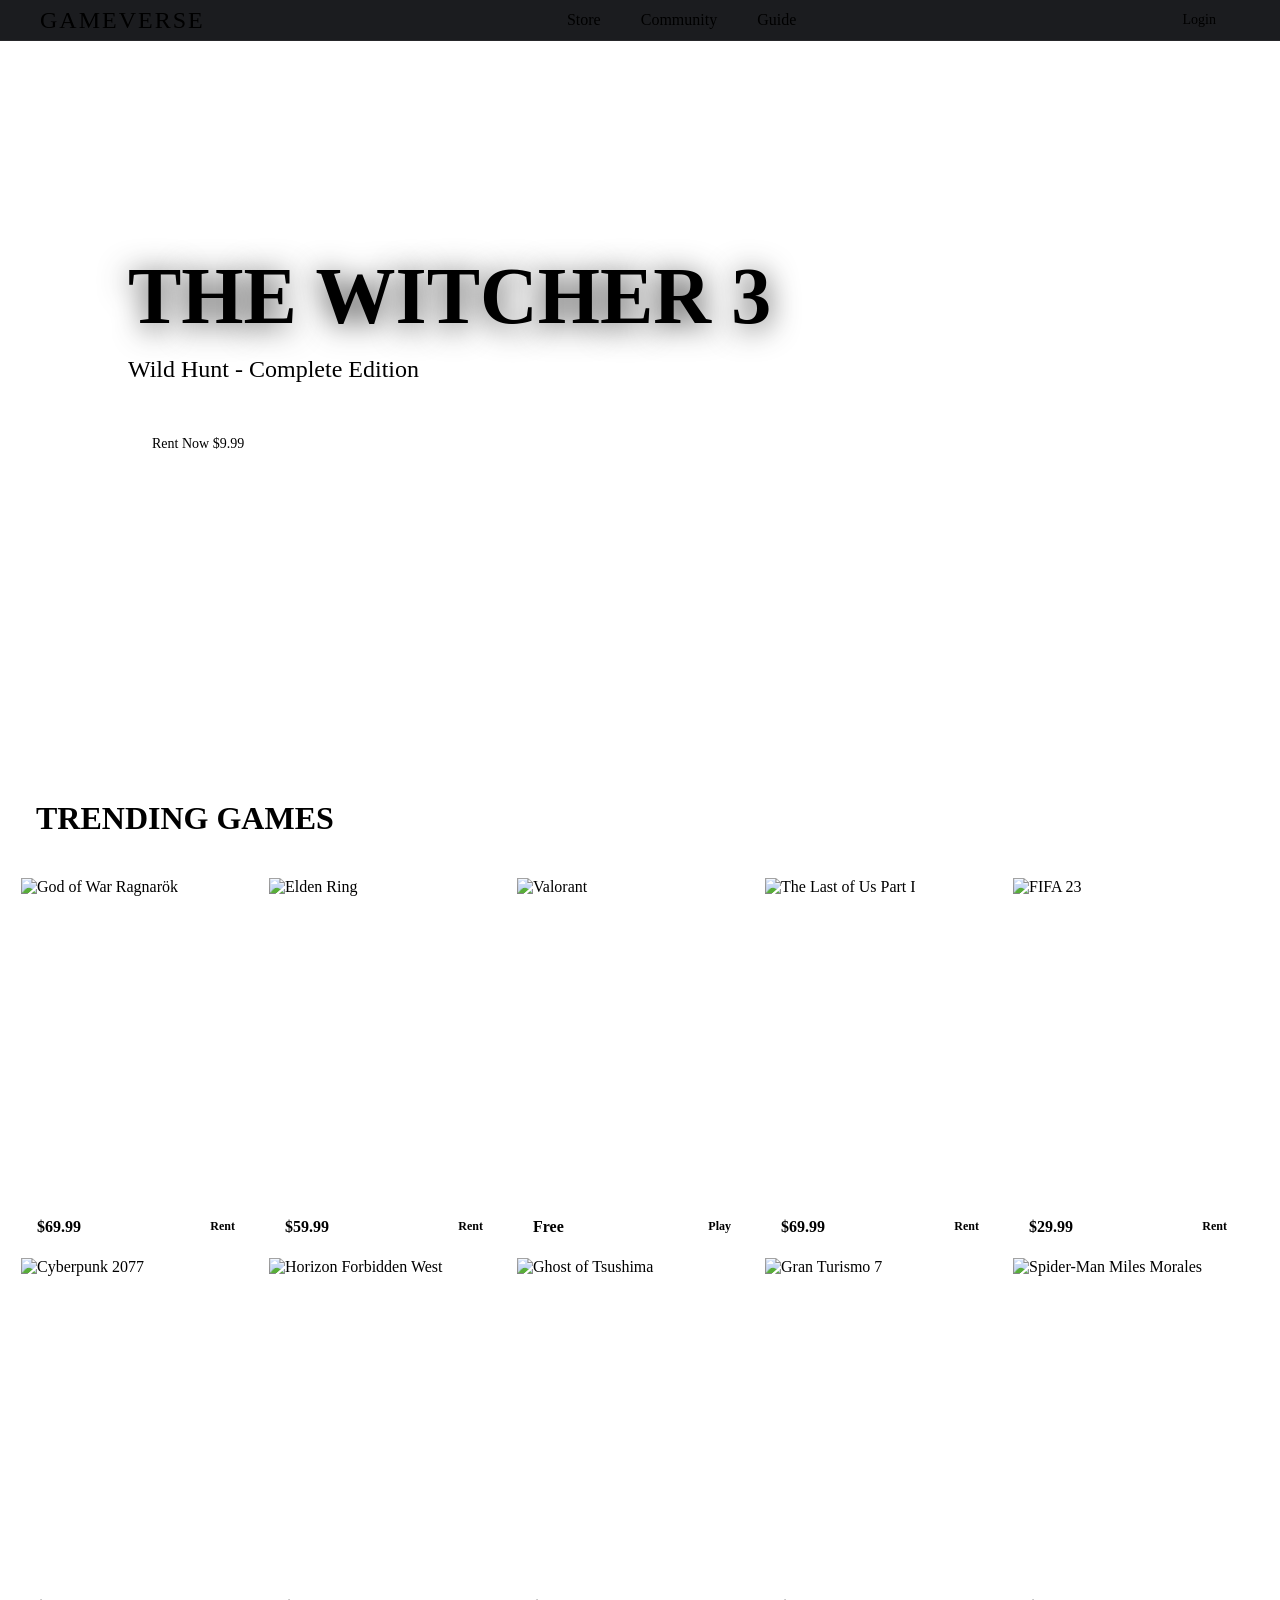
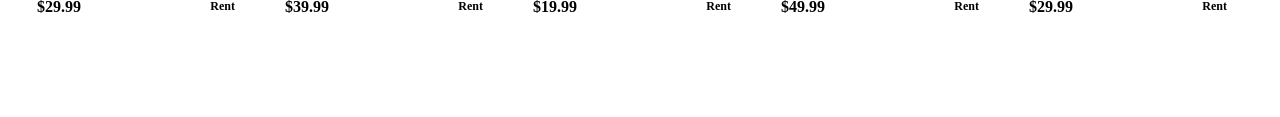
==== index.html @ 572c87e3 "feat: Establish GameVerse design system documentation and implement a new game detail page with corr" ====
<!DOCTYPE html>
<html lang="en">
<head>
    <meta charset="UTF-8">
    <meta name="viewport" content="width=device-width, initial-scale=1.0">
    <title>GameVerse - 3D Immersive Experience</title>
    
    <!-- Fonts -->
    <link rel="preconnect" href="https://fonts.googleapis.com">
    <link rel="preconnect" href="https://fonts.gstatic.com" crossorigin>
    <link href="https://fonts.googleapis.com/css2?family=Chakra+Petch:wght@300;400;500;600;700&family=Russo+One&display=swap" rel="stylesheet">
    
    <!-- Styles -->
    <link rel="stylesheet" href="css/variables.css">
    <link rel="stylesheet" href="css/style.css">
    
    <!-- Three.js (Module) -->
    <script type="importmap">
        {
            "imports": {
                "three": "https://unpkg.com/three@0.160.0/build/three.module.js"
            }
        }
    </script>
</head>
<body>
    
    <!-- Navigation -->
    <nav class="glass-nav">
        <div class="logo">GAMEVERSE</div>
        <ul class="nav-links">
            <li><a href="#" class="active">Store</a></li>
            <li><a href="#">Community</a></li>
            <li><a href="#">Guide</a></li>
        </ul>
        <button class="btn-primary glow">Login</button>
    </nav>

    <!-- Hero Section with WebGL -->
    <header class="hero-section">
        <canvas id="hero-canvas"></canvas>
        <div class="hero-content">
            <h1 class="glitch-text" data-text="THE WITCHER 3">THE WITCHER 3</h1>
            <p class="subtitle">Wild Hunt - Complete Edition</p>
            <div class="hero-actions">
                <button class="btn-primary glow big">Rent Now $9.99</button>
                <button class="btn-secondary">Watch Trailer</button>
            </div>
        </div>
    </header>

    <!-- Game Grid Section -->
    <main class="container">
        <h2 class="section-title">Trending Games</h2>
        <div class="game-grid" id="game-grid">
            <!-- Cards will be injected here via JS or hardcoded for prototype -->
            <!-- Populating strictly as per plan for prototype visual correctness -->
            

            <!-- Card 1: God of War Ragnarök -->
            <div class="game-card tilt-card">
                <div class="card-image">
                    <img src="https://image.api.playstation.com/vulcan/ap/rnd/202207/1210/4xJ8XB3bi888QTLZYdl7Oi0s.png" alt="God of War Ragnarök">
                </div>
                <div class="card-content">
                    <h3>God of War Ragnarök</h3>
                    <div class="card-meta">
                        <span class="price">$69.99</span>
                        <button class="btn-small" onclick="window.location.href='detail.html'">Rent</button>
                    </div>
                </div>
            </div>

            <!-- Card 2: Elden Ring -->
            <div class="game-card tilt-card">
                <div class="card-image">
                    <img src="https://image.api.playstation.com/vulcan/ap/rnd/202110/2000/phvVT0qZfcRms5qDAk0SI3CM.png" alt="Elden Ring">
                </div>
                <div class="card-content">
                    <h3>Elden Ring</h3>
                    <div class="card-meta">
                        <span class="price">$59.99</span>
                        <button class="btn-small" onclick="window.location.href='detail.html'">Rent</button>
                    </div>
                </div>
            </div>

            <!-- Card 3: Valorant -->
            <div class="game-card tilt-card">
                <div class="card-image">
                    <img src="https://tse4.mm.bing.net/th/id/OIP.r8qm48cUX8JJ4c1v3agRZQHaLH?rs=1&pid=ImgDetMain&o=7&rm=3" alt="Valorant">
                </div>
                <div class="card-content">
                    <h3>Valorant</h3>
                    <div class="card-meta">
                        <span class="price">Free</span>
                        <button class="btn-small" onclick="window.location.href='detail.html'">Play</button>
                    </div>
                </div>
            </div>

            <!-- Card 4: The Last of Us Part I -->
            <div class="game-card tilt-card">
                <div class="card-image">
                    <img src="https://tse1.mm.bing.net/th/id/OIP.1j3CztzmArPjY4gwr02xFwHaLH?rs=1&pid=ImgDetMain&o=7&rm=3" alt="The Last of Us Part I">
                </div>
                <div class="card-content">
                    <h3>The Last of Us Part I</h3>
                    <div class="card-meta">
                        <span class="price">$69.99</span>
                        <button class="btn-small" onclick="window.location.href='detail.html'">Rent</button>
                    </div>
                </div>
            </div>

            <!-- Card 5: FIFA 23 -->
            <div class="game-card tilt-card">
                <div class="card-image">
                    <img src="https://howdysports.com/wp-content/uploads/2022/10/fifa-23-cover-star-kylian-mbappe-psg-1-1.jpg" alt="FIFA 23">
                </div>
                <div class="card-content">
                    <h3>FIFA 23</h3>
                    <div class="card-meta">
                        <span class="price">$29.99</span>
                        <button class="btn-small" onclick="window.location.href='detail.html'">Rent</button>
                    </div>
                </div>
            </div>

             <!-- Card 6: Cyberpunk 2077 -->
             <div class="game-card tilt-card">
                <div class="card-image">
                    <img src="https://tse1.mm.bing.net/th/id/OIP.hF31t9tW-fhqkgtXNysmtQHaHa?rs=1&pid=ImgDetMain&o=7&rm=3" alt="Cyberpunk 2077">
                </div>
                <div class="card-content">
                    <h3>Cyberpunk 2077</h3>
                    <div class="card-meta">
                        <span class="price">$29.99</span>
                        <button class="btn-small" onclick="window.location.href='detail.html'">Rent</button>
                    </div>
                </div>
            </div>
             <!-- Card 7: Horizon Forbidden West -->
             <div class="game-card tilt-card">
                <div class="card-image">
                    <img src="https://th.bing.com/th/id/R.b31ee53b2c3b892b239c2dbf419e4e62?rik=AsaO34K2RLrYJg&pid=ImgRaw&r=0" alt="Horizon Forbidden West">
                </div>
                <div class="card-content">
                    <h3>Horizon Forbidden West</h3>
                    <div class="card-meta">
                        <span class="price">$39.99</span>
                        <button class="btn-small" onclick="window.location.href='detail.html'">Rent</button>
                    </div>
                </div>
            </div>
             <!-- Card 8: Ghost of Tsushima -->
             <div class="game-card tilt-card">
                <div class="card-image">
                    <img src="https://th.bing.com/th/id/R.2a61e945f3a7893ee5604706f1fc065e?rik=vOW3yC5g0Axmaw&pid=ImgRaw&r=0" alt="Ghost of Tsushima">
                </div>
                <div class="card-content">
                    <h3>Ghost of Tsushima</h3>
                    <div class="card-meta">
                        <span class="price">$19.99</span>
                        <button class="btn-small" onclick="window.location.href='detail.html'">Rent</button>
                    </div>
                </div>
            </div>
             <!-- Card 9: Gran Turismo 7 -->
             <div class="game-card tilt-card">
                <div class="card-image">
                    <img src="https://static0.gamerantimages.com/wordpress/wp-content/uploads/2025/02/gran-turismo-7-cover.jpg" alt="Gran Turismo 7">
                </div>
                <div class="card-content">
                    <h3>Gran Turismo 7</h3>
                    <div class="card-meta">
                        <span class="price">$49.99</span>
                        <button class="btn-small" onclick="window.location.href='detail.html'">Rent</button>
                    </div>
                </div>
            </div>
             <!-- Card 10: Spider-Man Miles Morales -->
             <div class="game-card tilt-card">
                <div class="card-image">
                    <img src="https://tse4.mm.bing.net/th/id/OIP.EjD2YqCHaq-xpNY0EJ-yfwHaJ4?rs=1&pid=ImgDetMain&o=7&rm=3" alt="Spider-Man Miles Morales">
                </div>
                <div class="card-content">
                    <h3>Spider-Man Miles Morales</h3>
                    <div class="card-meta">
                        <span class="price">$29.99</span>
                        <button class="btn-small" onclick="window.location.href='detail.html'">Rent</button>
                    </div>
                </div>
            </div>

        </div>
    </main>

    <!-- Scripts -->
    <script type="module" src="js/hero-scene.js"></script>
    <script type="module" src="js/main.js"></script>
</body>
</html>
---- css/style.css ----
/* Global Reset */
* {
    margin: 0;
    padding: 0;
    box-sizing: border-box;
}

body {
    background-color: var(--bg-dark);
    color: var(--text-primary);
    font-family: var(--font-body);
    overflow-x: hidden;
}

a {
    text-decoration: none;
    color: inherit;
}

ul {
    list-style: none;
}

/* Typography */
h1, h2, h3 {
    font-family: var(--font-heading);
    text-transform: uppercase;
}

/* Navigation - Glassmorphism */
.glass-nav {
    position: fixed;
    top: 0;
    left: 0;
    width: 100%;
    height: var(--nav-height);
    background: rgba(15, 16, 20, 0.95);
    backdrop-filter: blur(20px);
    display: flex;
    justify-content: space-between;
    align-items: center;
    padding: 0 40px;
    z-index: 1000;
    border-bottom: 1px solid rgba(255, 255, 255, 0.05);
}

.logo {
    font-family: var(--font-heading);
    font-size: 24px;
    color: var(--primary);
    letter-spacing: 2px;
    text-shadow: var(--glow);
}

.nav-links {
    display: flex;
    gap: 40px;
}

.nav-links a {
    font-weight: 500;
    font-size: 16px;
    position: relative;
    transition: color 0.3s;
}

.nav-links a:hover, .nav-links a.active {
    color: var(--primary);
}

.nav-links a::after {
    content: '';
    position: absolute;
    bottom: -5px;
    left: 0;
    width: 0;
    height: 2px;
    background: var(--primary);
    transition: width 0.3s;
}

.nav-links a:hover::after, .nav-links a.active::after {
    width: 100%;
}

/* Buttons */
.btn-primary {
    background: var(--primary);
    color: #000;
    border: none;
    padding: 12px 24px;
    font-family: var(--font-heading);
    font-size: 14px;
    cursor: pointer;
    clip-path: polygon(10% 0, 100% 0, 100% 70%, 90% 100%, 0 100%, 0 30%);
    transition: all 0.3s;
}

.btn-primary:hover {
    transform: translateY(-2px);
    box-shadow: var(--glow-strong);
}

.btn-secondary {
    background: transparent;
    border: 1px solid #fff;
    color: #fff;
    padding: 12px 24px;
    font-family: var(--font-heading);
    font-size: 14px;
    cursor: pointer;
    clip-path: polygon(10% 0, 100% 0, 100% 70%, 90% 100%, 0 100%, 0 30%);
    transition: all 0.3s;
}

.btn-secondary:hover {
    background: rgba(255, 255, 255, 0.1);
    border-color: var(--primary);
    color: var(--primary);
}

.btn-small {
    background: transparent;
    border: 1px solid var(--primary);
    color: var(--primary);
    padding: 6px 16px;
    font-family: var(--font-body);
    font-weight: 600;
    font-size: 12px;
    cursor: pointer;
    border-radius: 4px;
    transition: all 0.2s;
}

.btn-small:hover {
    background: var(--primary);
    color: #000;
}

/* Hero Section */
.hero-section {
    position: relative;
    height: 80vh;
    width: 100%;
    margin-top: var(--nav-height);
    overflow: hidden;
}

#hero-canvas {
    position: absolute;
    top: 0;
    left: 0;
    width: 100%;
    height: 100%;
    z-index: 1;
}

.hero-content {
    position: absolute;
    top: 50%;
    left: 10%;
    transform: translateY(-50%);
    z-index: 2;
    pointer-events: none; /* Allow clicks to pass through to canvas if needed, but buttons need pointer-events auto */
}

.hero-content * {
    pointer-events: auto;
}

.hero-content h1 {
    font-size: 80px;
    line-height: 1;
    margin-bottom: 20px;
    text-shadow: 0 4px 30px rgba(0,0,0,0.8);
}

.subtitle {
    font-size: 24px;
    color: var(--text-secondary);
    margin-bottom: 40px;
}

.hero-actions {
    display: flex;
    gap: 20px;
}

/* Main Container */
.container {
    max-width: var(--container-width);
    margin: 0 auto;
    padding: 80px 20px;
}

.section-title {
    font-size: 32px;
    margin-bottom: 40px;
    border-left: 4px solid var(--primary);
    padding-left: 16px;
}

/* Game Grid - 5 Columns */
.game-grid {
    display: grid;
    grid-template-columns: repeat(5, 1fr);
    gap: var(--grid-gap);
}

/* Game Card */
.game-card {
    background: var(--surface);
    border-radius: var(--border-radius);
    overflow: hidden;
    position: relative;
    transition: transform 0.1s, box-shadow 0.3s; /* Fast transform for tilt */
    border: 1px solid rgba(255, 255, 255, 0.05);
    height: 380px;
    display: flex;
    flex-direction: column;
}


.card-image {
    height: 280px;
    width: 100%;
    position: relative;
    overflow: hidden; /* Ensure image stays inside corners */
}

.card-image img {
    width: 100%;
    height: 100%;
    object-fit: cover;
    transition: transform 0.3s;
    display: block; /* Remove bottom whitespace */
}

.game-card:hover .card-image img {
    transform: scale(1.05); 
}

.card-image::after {
    content: '';
    position: absolute;
    bottom: 0;
    left: 0;
    width: 100%;
    height: 50%;
    background: linear-gradient(to top, var(--surface) 0%, transparent 100%);
    pointer-events: none; /* Let clicks pass through overlay */
}

.card-content {
    padding: 16px;
    flex: 1;
    display: flex;
    flex-direction: column;
    justify-content: space-between;
    z-index: 2;
    position: relative;
    background: var(--surface);
}

.card-content h3 {
    font-family: var(--font-heading);
    font-size: 16px;
    margin-bottom: 8px;
    color: #fff;
    line-height: 1.2;
}

.card-meta {
    display: flex;
    justify-content: space-between;
    align-items: center;
}

.price {
    font-family: var(--font-body);
    color: var(--primary);
    font-weight: 700;
}

/* Mobile Responsiveness */
@media (max-width: 1200px) {
    .game-grid {
        grid-template-columns: repeat(4, 1fr);
    }
}

@media (max-width: 900px) {
    .game-grid {
        grid-template-columns: repeat(3, 1fr);
    }
    .hero-content h1 {
        font-size: 48px;
    }
}

@media (max-width: 600px) {
    .game-grid {
        grid-template-columns: repeat(2, 1fr);
    }
}

@media (max-width: 400px) {
    .game-grid {
        grid-template-columns: 1fr;
    }
}

/* ========================================= */
/* DETAIL PAGE STYLES                        */
/* ========================================= */

.detail-hero {
    position: relative;
    height: 80vh;
    width: 100%;
    margin-top: var(--nav-height);
    overflow: hidden;
    display: flex;
    align-items: flex-end; /* Align content to bottom */
    padding-bottom: 60px;
}

.hero-video-container {
    position: absolute;
    top: 0;
    left: 0;
    width: 100%;
    height: 100%;
    z-index: 0;
}

.hero-video {
    position: absolute;
    top: 0;
    left: 0;
    width: 100%;
    height: 100%;
    object-fit: cover;
    z-index: 0;
}

.hero-gradient-overlay {
    position: absolute;
    top: 0;
    left: 0;
    width: 100%;
    height: 100%;
    background: linear-gradient(to top, var(--bg-dark) 0%, rgba(15, 16, 20, 0.4) 60%, transparent 100%);
    pointer-events: none;
    z-index: 1;
}

.detail-hero-content {
    position: relative;
    z-index: 2;
    width: 100%;
    max-width: 1200px; /* from detail.md maximum width */
    margin: 0 auto;
}

.game-title {
    font-size: 64px;
    line-height: 1.1;
    margin-bottom: 10px;
    text-shadow: 0 4px 20px rgba(0,0,0,0.8);
    color: var(--text-primary);
}

.game-reviews {
    font-family: var(--font-body);
    font-size: 18px;
    color: #fbbf24; /* Star gold */
    margin-bottom: 15px;
    display: flex;
    align-items: center;
    gap: 10px;
}

.review-count {
    color: var(--text-secondary);
    font-size: 14px;
}

.game-price {
    font-family: var(--font-heading);
    font-size: 48px;
    color: var(--primary); /* Neon green */
    margin-bottom: 30px;
    text-shadow: var(--glow);
}

.detail-hero-actions {
    display: flex;
    gap: 20px;
}

.glow-neon {
    box-shadow: 0 0 15px rgba(163, 255, 18, 0.4);
    transition: box-shadow 0.3s ease, transform 0.3s;
}

.glow-neon:hover {
    box-shadow: 0 0 25px rgba(163, 255, 18, 0.8);
    transform: translateY(-2px);
}

.btn-primary.glow-neon {
    border: 1px solid var(--primary);
}

.btn-secondary.glow-neon {
    border-color: var(--primary);
    color: var(--primary);
}

.btn-secondary.glow-neon:hover {
    background: rgba(163, 255, 18, 0.1);
}

/* Detail Main Grid Structure */
.detail-main {
    max-width: 1200px;
    padding-top: 40px;
    padding-bottom: 80px;
}

.detail-grid {
    display: grid;
    grid-template-columns: 2fr 1fr;
    gap: 40px;
}

/* Glass Panel Component */
.glass-panel {
    background: var(--surface-glass);
    backdrop-filter: blur(10px);
    border: 1px solid rgba(255, 255, 255, 0.05);
    border-radius: var(--border-radius);
    padding: 30px;
}

.detail-description h2 {
    font-size: 24px;
    margin-bottom: 20px;
    color: #fff;
    border-bottom: 1px solid rgba(255, 255, 255, 0.1);
    padding-bottom: 10px;
}

.detail-description p {
    color: var(--text-secondary);
    line-height: 1.6;
    font-size: 16px;
    margin-bottom: 20px;
}

.feature-list {
    margin-bottom: 25px;
}

.feature-list li {
    display: flex;
    align-items: center;
    gap: 12px;
    color: var(--text-primary);
    margin-bottom: 12px;
    font-size: 16px;
}

/* Sidebar Styling */
.detail-sidebar h2 {
    font-size: 20px;
    margin-bottom: 20px;
    padding-left: 10px;
    border-left: 3px solid var(--primary);
}

.suggested-games {
    display: flex;
    flex-direction: column;
    gap: 15px;
}

.suggested-card {
    display: flex;
    align-items: center;
    background: var(--surface);
    border-radius: 8px;
    overflow: hidden;
    height: 80px;
    border: 1px solid rgba(255, 255, 255, 0.05);
    cursor: pointer;
    transition: transform 0.2s, background 0.3s;
}

.suggested-card:hover {
    transform: translateX(5px);
    background: rgba(255, 255, 255, 0.05);
}

.suggested-card img {
    width: 100px;
    height: 100%;
    object-fit: cover;
}

.suggested-info {
    padding: 10px 15px;
    display: flex;
    flex-direction: column;
    justify-content: center;
}

.suggested-info h4 {
    font-family: var(--font-heading);
    font-size: 14px;
    color: #fff;
    margin-bottom: 5px;
    white-space: nowrap;
    overflow: hidden;
    text-overflow: ellipsis;
    max-width: 150px;
}

.suggested-info .price {
    font-size: 14px;
}

/* Responsive adjustments for detail page */
@media (max-width: 900px) {
    .detail-grid {
        grid-template-columns: 1fr;
    }
    
    .game-title {
        font-size: 48px;
    }
}
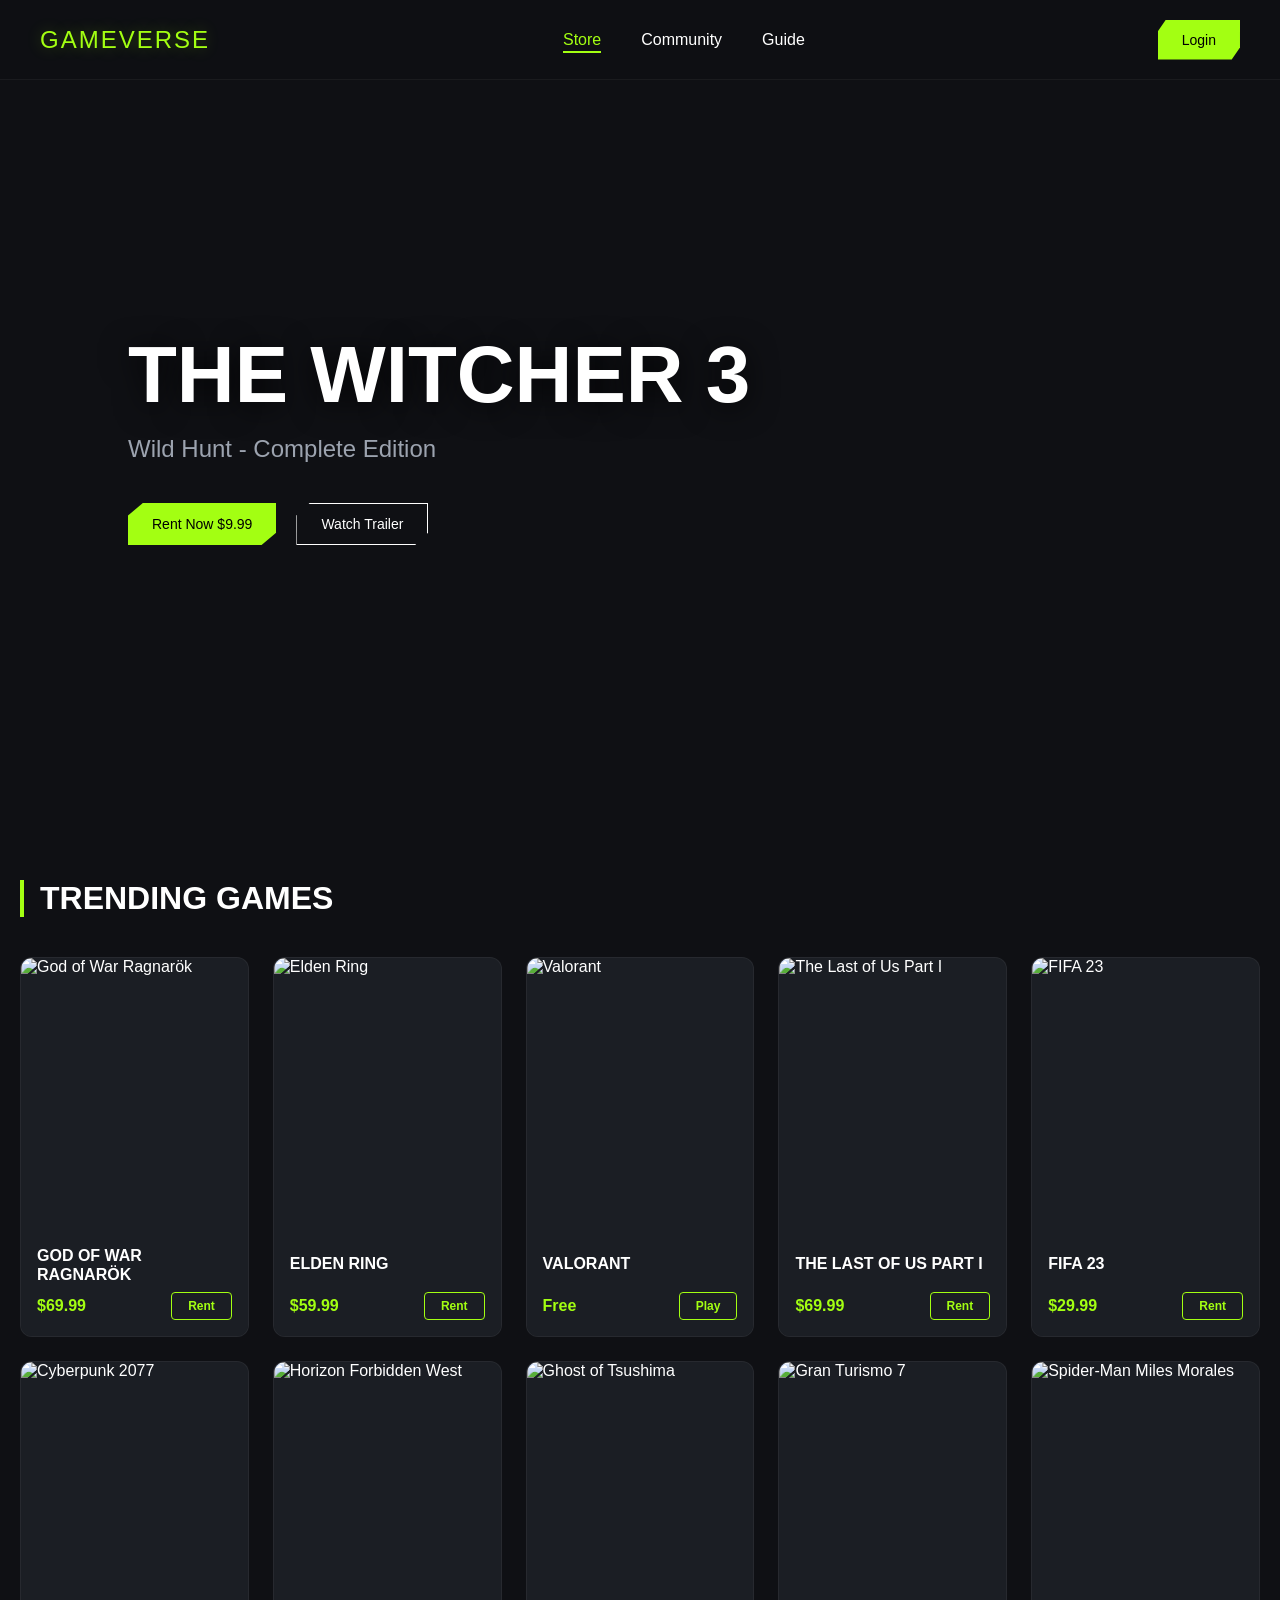
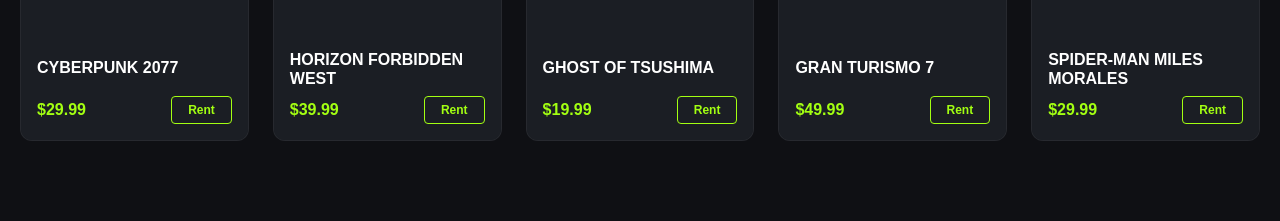
==== commit 74c1a1d0: "feat: add favicon to all pages" ====
--- a/index.html
+++ b/index.html
@@ -1,9 +1,14 @@
 <!DOCTYPE html>
 <html lang="en">
 <head>
+    <link rel="icon" type="image/png" href="favicon.png">
     <meta charset="UTF-8">
     <meta name="viewport" content="width=device-width, initial-scale=1.0">
     <title>GameVerse - 3D Immersive Experience</title>
+    <meta name="description" content="Explore the GameVerse store - the ultimate immersive 3D gaming experience. Find trending and classic games.">
+    <meta property="og:title" content="GameVerse - 3D Immersive Experience">
+    <meta property="og:description" content="Explore the GameVerse store - the ultimate immersive 3D gaming experience. Find trending and classic games.">
+    <meta property="og:image" content="https://gameverse.com/og-image.jpg">
     
     <!-- Fonts -->
     <link rel="preconnect" href="https://fonts.googleapis.com">
@@ -27,13 +32,13 @@
     
     <!-- Navigation -->
     <nav class="glass-nav">
-        <div class="logo">GAMEVERSE</div>
+        <a href="index.html" class="logo" style="text-decoration: none;">GAMEVERSE</a>
         <ul class="nav-links">
             <li><a href="#" class="active">Store</a></li>
-            <li><a href="#">Community</a></li>
-            <li><a href="#">Guide</a></li>
+            <li><a href="community.html">Community</a></li>
+            <li><a href="guide.html">Guide</a></li>
         </ul>
-        <button class="btn-primary glow">Login</button>
+        <button id="nav-login-btn" class="btn-primary glow">Login</button>
     </nav>
 
     <!-- Hero Section with WebGL -->
@@ -44,7 +49,7 @@
             <p class="subtitle">Wild Hunt - Complete Edition</p>
             <div class="hero-actions">
                 <button class="btn-primary glow big">Rent Now $9.99</button>
-                <button class="btn-secondary">Watch Trailer</button>
+                <button class="btn-secondary" onclick="window.location.href='detail.html?id=the-witcher-3'">Watch Trailer</button>
             </div>
         </div>
     </header>
@@ -66,7 +71,7 @@
                     <h3>God of War Ragnarök</h3>
                     <div class="card-meta">
                         <span class="price">$69.99</span>
-                        <button class="btn-small" onclick="window.location.href='detail.html'">Rent</button>
+                        <button class="btn-small" onclick="window.location.href='detail.html?id=god-of-war'">Rent</button>
                     </div>
                 </div>
             </div>
@@ -80,7 +85,7 @@
                     <h3>Elden Ring</h3>
                     <div class="card-meta">
                         <span class="price">$59.99</span>
-                        <button class="btn-small" onclick="window.location.href='detail.html'">Rent</button>
+                        <button class="btn-small" onclick="window.location.href='detail.html?id=elden-ring'">Rent</button>
                     </div>
                 </div>
             </div>
@@ -88,13 +93,13 @@
             <!-- Card 3: Valorant -->
             <div class="game-card tilt-card">
                 <div class="card-image">
-                    <img src="https://tse4.mm.bing.net/th/id/OIP.r8qm48cUX8JJ4c1v3agRZQHaLH?rs=1&pid=ImgDetMain&o=7&rm=3" alt="Valorant">
+                    <img src="https://tse4.mm.bing.net/th/id/OIP.DsPgUC3WT2WCqfqun0cYfAHaLH?w=720&h=1080&rs=1&pid=ImgDetMain&o=7&rm=3" alt="Valorant">
                 </div>
                 <div class="card-content">
                     <h3>Valorant</h3>
                     <div class="card-meta">
                         <span class="price">Free</span>
-                        <button class="btn-small" onclick="window.location.href='detail.html'">Play</button>
+                        <button class="btn-small" onclick="window.location.href='detail.html?id=valorant'">Play</button>
                     </div>
                 </div>
             </div>
@@ -102,13 +107,13 @@
             <!-- Card 4: The Last of Us Part I -->
             <div class="game-card tilt-card">
                 <div class="card-image">
-                    <img src="https://tse1.mm.bing.net/th/id/OIP.1j3CztzmArPjY4gwr02xFwHaLH?rs=1&pid=ImgDetMain&o=7&rm=3" alt="The Last of Us Part I">
+                    <img src="https://tse3.mm.bing.net/th/id/OIP.1Q-7y6KRsf3YCQpvte-w0wHaEK?rs=1&pid=ImgDetMain&o=7&rm=3" alt="The Last of Us Part I">
                 </div>
                 <div class="card-content">
                     <h3>The Last of Us Part I</h3>
                     <div class="card-meta">
                         <span class="price">$69.99</span>
-                        <button class="btn-small" onclick="window.location.href='detail.html'">Rent</button>
+                        <button class="btn-small" onclick="window.location.href='detail.html?id=the-last-of-us'">Rent</button>
                     </div>
                 </div>
             </div>
@@ -122,7 +127,7 @@
                     <h3>FIFA 23</h3>
                     <div class="card-meta">
                         <span class="price">$29.99</span>
-                        <button class="btn-small" onclick="window.location.href='detail.html'">Rent</button>
+                        <button class="btn-small" onclick="window.location.href='detail.html?id=fifa-23'">Rent</button>
                     </div>
                 </div>
             </div>
@@ -130,13 +135,13 @@
              <!-- Card 6: Cyberpunk 2077 -->
              <div class="game-card tilt-card">
                 <div class="card-image">
-                    <img src="https://tse1.mm.bing.net/th/id/OIP.hF31t9tW-fhqkgtXNysmtQHaHa?rs=1&pid=ImgDetMain&o=7&rm=3" alt="Cyberpunk 2077">
+                    <img src="https://tse1.mm.bing.net/th/id/OIP.NSlU9gXGETC-UJGhdMRJUwHaLH?rs=1&pid=ImgDetMain&o=7&rm=3" alt="Cyberpunk 2077">
                 </div>
                 <div class="card-content">
                     <h3>Cyberpunk 2077</h3>
                     <div class="card-meta">
                         <span class="price">$29.99</span>
-                        <button class="btn-small" onclick="window.location.href='detail.html'">Rent</button>
+                        <button class="btn-small" onclick="window.location.href='detail.html?id=cyberpunk-2077'">Rent</button>
                     </div>
                 </div>
             </div>
@@ -149,7 +154,7 @@
                     <h3>Horizon Forbidden West</h3>
                     <div class="card-meta">
                         <span class="price">$39.99</span>
-                        <button class="btn-small" onclick="window.location.href='detail.html'">Rent</button>
+                        <button class="btn-small" onclick="window.location.href='detail.html?id=horizon-forbidden-west'">Rent</button>
                     </div>
                 </div>
             </div>
@@ -162,7 +167,7 @@
                     <h3>Ghost of Tsushima</h3>
                     <div class="card-meta">
                         <span class="price">$19.99</span>
-                        <button class="btn-small" onclick="window.location.href='detail.html'">Rent</button>
+                        <button class="btn-small" onclick="window.location.href='detail.html?id=ghost-of-tsushima'">Rent</button>
                     </div>
                 </div>
             </div>
@@ -175,26 +180,50 @@
                     <h3>Gran Turismo 7</h3>
                     <div class="card-meta">
                         <span class="price">$49.99</span>
-                        <button class="btn-small" onclick="window.location.href='detail.html'">Rent</button>
+                        <button class="btn-small" onclick="window.location.href='detail.html?id=gran-turismo-7'">Rent</button>
                     </div>
                 </div>
             </div>
              <!-- Card 10: Spider-Man Miles Morales -->
              <div class="game-card tilt-card">
                 <div class="card-image">
-                    <img src="https://tse4.mm.bing.net/th/id/OIP.EjD2YqCHaq-xpNY0EJ-yfwHaJ4?rs=1&pid=ImgDetMain&o=7&rm=3" alt="Spider-Man Miles Morales">
+                    <img src="https://tse3.mm.bing.net/th/id/OIP.F_fTl_13omBA8PwfUgFNqQHaKl?rs=1&pid=ImgDetMain&o=7&rm=3" alt="Spider-Man Miles Morales">
                 </div>
                 <div class="card-content">
                     <h3>Spider-Man Miles Morales</h3>
                     <div class="card-meta">
                         <span class="price">$29.99</span>
-                        <button class="btn-small" onclick="window.location.href='detail.html'">Rent</button>
+                        <button class="btn-small" onclick="window.location.href='detail.html?id=spider-man'">Rent</button>
                     </div>
                 </div>
             </div>
 
         </div>
     </main>
+
+    <!-- Auth Modal -->
+    <div id="auth-modal" class="auth-modal hidden">
+        <div class="auth-content glass-panel">
+            <span class="close-modal" id="close-modal">&times;</span>
+            <div class="auth-tabs">
+                <button class="auth-tab active" data-target="login">Login</button>
+                <button class="auth-tab" data-target="register">Register</button>
+            </div>
+            
+            <form id="form-login" class="auth-form active">
+                <input type="text" id="login-username" placeholder="Username" required>
+                <input type="password" id="login-password" placeholder="Password" required>
+                <button type="submit" class="btn-primary glow-neon w-100">Login</button>
+            </form>
+            
+            <form id="form-register" class="auth-form hidden">
+                <input type="email" id="reg-email" placeholder="Email" required>
+                <input type="text" id="reg-username" placeholder="Username" required>
+                <input type="password" id="reg-password" placeholder="Password" required>
+                <button type="submit" class="btn-primary glow-neon w-100">Register</button>
+            </form>
+        </div>
+    </div>
 
     <!-- Scripts -->
     <script type="module" src="js/hero-scene.js"></script>
--- a/css/variables.css
+++ b/css/variables.css
@@ -0,0 +1,25 @@
+/* CSS Variables from MASTER.md */
+:root {
+    /* Color Palette */
+    --primary: #a3ff12;
+    --bg-dark: #0f1014;
+    --surface: #1b1e24; /* Fallback for no transparency */
+    --surface-glass: rgba(27, 30, 36, 0.8);
+    --text-primary: #ffffff;
+    --text-secondary: #9ca3af;
+    --accent-red: #ef4444;
+
+    /* Typography */
+    --font-heading: 'Russo One', sans-serif;
+    --font-body: 'Chakra Petch', sans-serif;
+
+    /* Spacing */
+    --container-width: 1440px;
+    --nav-height: 80px;
+    --grid-gap: 24px;
+    
+    /* Effects */
+    --glow: 0 0 15px rgba(163, 255, 18, 0.3);
+    --glow-strong: 0 0 25px rgba(163, 255, 18, 0.6);
+    --border-radius: 12px;
+}
--- a/css/style.css
+++ b/css/style.css
@@ -316,7 +316,7 @@
 
 .detail-hero {
     position: relative;
-    height: 80vh;
+    height: 100vh;
     width: 100%;
     margin-top: var(--nav-height);
     overflow: hidden;
@@ -350,7 +350,7 @@
     left: 0;
     width: 100%;
     height: 100%;
-    background: linear-gradient(to top, var(--bg-dark) 0%, rgba(15, 16, 20, 0.4) 60%, transparent 100%);
+    background: linear-gradient(to top, var(--bg-dark) 0%, transparent 20%);
     pointer-events: none;
     z-index: 1;
 }
@@ -359,8 +359,7 @@
     position: relative;
     z-index: 2;
     width: 100%;
-    max-width: 1200px; /* from detail.md maximum width */
-    margin: 0 auto;
+    margin-bottom: 40px;
 }
 
 .game-title {
@@ -470,6 +469,24 @@
     color: var(--text-primary);
     margin-bottom: 12px;
     font-size: 16px;
+}
+
+.sys-req-list {
+    list-style: none;
+    padding: 15px;
+    background: rgba(0,0,0,0.2);
+    border-radius: 8px;
+    margin-top: 15px;
+    font-size: 14px;
+    color: var(--text-secondary);
+}
+
+.sys-req-list li {
+    margin-bottom: 10px;
+}
+
+.sys-req-list li strong {
+    color: var(--text-primary);
 }
 
 /* Sidebar Styling */
@@ -541,3 +558,1139 @@
         font-size: 48px;
     }
 }
+
+/* Scroll Reveal Animation */
+.reveal {
+    opacity: 0;
+    transform: translateY(50px);
+    transition: all 0.8s ease-out;
+}
+
+.reveal.active {
+    opacity: 1;
+    transform: translateY(0);
+}
+
+/* Image Carousel Fallback */
+.hero-carousel {
+    position: absolute;
+    top: 0;
+    left: 0;
+    width: 100%;
+    height: 100%;
+    z-index: 0;
+    overflow: hidden;
+}
+
+.carousel-slide {
+    position: absolute;
+    width: 100%;
+    height: 100%;
+    object-fit: cover;
+    opacity: 0;
+    transition: opacity 1s ease-in-out;
+}
+
+/* ========================================= */
+/* MOBILE RESPONSIVE DESIGN                  */
+/* ========================================= */
+
+.hamburger {
+    display: none;
+    background: transparent;
+    border: none;
+    color: var(--primary);
+    font-size: 28px;
+    cursor: pointer;
+    z-index: 1001;
+}
+
+@media (max-width: 768px) {
+    /* Touch Targets */
+    button, a, input, select {
+        min-height: 44px;
+    }
+
+    /* Navbar */
+    .glass-nav {
+        padding: 0 20px;
+        position: fixed;
+    }
+    
+    .hamburger {
+        display: block;
+        position: absolute;
+        right: 20px;
+        top: 15px;
+    }
+
+    .nav-links {
+        display: none;
+        flex-direction: column;
+        position: absolute;
+        top: var(--nav-height);
+        left: 0;
+        width: 100%;
+        background: rgba(15, 16, 20, 0.98);
+        backdrop-filter: blur(20px);
+        padding: 20px;
+        gap: 20px;
+        box-shadow: 0 10px 30px rgba(0,0,0,0.8);
+        text-align: center;
+    }
+
+    .nav-links.active {
+        display: flex;
+    }
+
+    .nav-links a {
+        font-size: 18px;
+        padding: 10px 0;
+    }
+
+    #nav-login-btn {
+        margin-right: 40px; /* Make room for absolute hamburger */
+    }
+
+    .nav-right {
+        flex-wrap: wrap;
+        justify-content: center;
+        gap: 5px !important;
+        margin-right: 40px;
+    }
+
+    .nav-right .user-greeting {
+        display: none !important;
+    }
+
+    .nav-right .btn-small {
+        padding: 6px 10px !important;
+        font-size: 11px !important;
+        min-height: auto !important;
+    }
+
+    .hero-section {
+        height: 60vh !important;
+        min-height: 400px !important;
+    }
+    
+    .detail-hero {
+        height: auto !important;
+        min-height: 0 !important;
+        padding-bottom: 0 !important;
+        aspect-ratio: 16 / 9;
+    }
+
+    /* Typography & Padding */
+    .hero-content h1, .game-title, .guide-title {
+        font-size: 2.5rem !important;
+        line-height: 1.2;
+    }
+    
+    .subtitle, .guide-subtitle {
+        font-size: 1rem;
+        margin-bottom: 20px;
+    }
+
+    .container {
+        padding: 40px 15px;
+    }
+    
+    .section-title {
+        font-size: 24px;
+        margin-bottom: 20px;
+    }
+
+    /* Grids & Flexbox - Single Column */
+    .game-grid {
+        grid-template-columns: 1fr !important;
+    }
+
+    .forum-container, .detail-grid, .guide-container {
+        display: flex !important;
+        flex-direction: column !important;
+        width: 100%;
+    }
+
+    .detail-grid {
+        gap: 20px;
+    }
+
+    /* Disable tilt transform by overriding */
+    .tilt-card {
+        transform: none !important;
+        transition: none !important;
+    }
+
+    /* Hero Actions */
+    .hero-actions, .detail-hero-actions {
+        flex-direction: column;
+        gap: 10px;
+        width: 100%;
+    }
+    
+    .hero-actions button, .detail-hero-actions button {
+        width: 100%;
+    }
+
+    /* Sub-navs and Forums */
+    .subnav-links {
+        overflow-x: auto;
+        white-space: nowrap;
+        padding-bottom: 5px;
+        justify-content: flex-start;
+    }
+
+    .row-stats, .row-lastpost {
+        display: none !important; /* Save space on mobile forum */
+    }
+    
+    .row-info {
+        width: 100%;
+    }
+}
+
+/* ========================================= */
+/* COMMUNITY FORUM STYLES                    */
+/* ========================================= */
+
+.forum-subnav {
+    margin-top: var(--nav-height);
+    background: rgba(15, 16, 20, 0.95);
+    backdrop-filter: blur(20px);
+    border-bottom: 1px solid rgba(255, 255, 255, 0.05);
+    padding: 0 40px;
+    height: var(--nav-height);
+    display: flex;
+    align-items: center;
+}
+
+.forum-subnav .container {
+    padding: 0;
+    width: 100%;
+}
+
+.subnav-links {
+    display: flex;
+    gap: 40px;
+    height: 100%;
+    align-items: center;
+}
+
+.subnav-links a {
+    color: var(--text-secondary);
+    font-size: 14px;
+    font-weight: 500;
+    transition: color 0.3s;
+    height: 100%;
+    display: flex;
+    align-items: center;
+    position: relative;
+    padding: 0 5px;
+}
+
+.subnav-links a:hover,
+.subnav-links a.active {
+    color: var(--text-primary);
+}
+
+.subnav-links a.active::after {
+    content: '';
+    position: absolute;
+    bottom: -1px;
+    left: 0;
+    width: 100%;
+    height: 3px;
+    background: var(--primary);
+    box-shadow: 0 -2px 10px rgba(163, 255, 18, 0.5);
+}
+
+.forum-tab-content.hidden {
+    display: none;
+}
+
+/* Forum Main Grid */
+.forum-container {
+    padding-top: 40px;
+    padding-bottom: 80px;
+    display: grid;
+    grid-template-columns: 7fr 3fr;
+    gap: 30px;
+}
+
+/* --- Left Column: Categories --- */
+.forum-category {
+    margin-bottom: 24px;
+    border-radius: var(--border-radius);
+    overflow: hidden;
+    background: var(--surface-glass);
+    border: 1px solid rgba(255, 255, 255, 0.05);
+}
+
+.category-header {
+    background: rgba(255, 255, 255, 0.05);
+    padding: 12px 20px;
+    display: flex;
+    justify-content: space-between;
+    align-items: center;
+    border-bottom: 1px solid rgba(255, 255, 255, 0.1);
+    cursor: pointer;
+    user-select: none;
+    transition: background 0.3s;
+}
+
+.category-header:hover {
+    background: rgba(255, 255, 255, 0.08);
+}
+
+.category-header h2 {
+    color: var(--primary);
+    font-family: var(--font-heading);
+    font-size: 18px;
+    margin: 0;
+    text-shadow: 0 0 5px rgba(163, 255, 18, 0.2);
+}
+
+.toggle-icon {
+    color: var(--text-secondary);
+    font-size: 24px;
+    transition: transform 0.3s;
+}
+
+/* Hide rows when collapsed */
+.forum-rows.hidden {
+    display: none;
+}
+
+/* Forum Node Structure */
+.forum-node {
+    display: flex;
+    padding: 16px 20px;
+    border-bottom: 1px solid rgba(255, 255, 255, 0.05);
+    align-items: center;
+    transition: background 0.2s;
+}
+
+.forum-node:last-child {
+    border-bottom: none;
+}
+
+.forum-node:hover {
+    background: rgba(163, 255, 18, 0.05);
+}
+
+/* Node Part A: Info */
+.row-info {
+    display: flex;
+    gap: 15px;
+    align-items: center;
+    flex-grow: 1;
+}
+
+.forum-icon {
+    font-size: 32px;
+    color: var(--primary);
+    opacity: 0.8;
+    margin-top: 2px;
+}
+
+.info-content {
+    display: flex;
+    flex-direction: column;
+}
+
+.forum-title {
+    font-size: 16px;
+    font-weight: 700;
+    color: #fff;
+    margin-bottom: 4px;
+    display: flex;
+    align-items: center;
+    gap: 8px;
+}
+
+.badge {
+    font-size: 10px;
+    padding: 2px 6px;
+    border-radius: 4px;
+    font-family: var(--font-heading);
+    text-transform: uppercase;
+    letter-spacing: 0.5px;
+}
+
+.badge-new {
+    background: rgba(239, 68, 68, 0.2);
+    color: var(--accent-red);
+    border: 1px solid rgba(239, 68, 68, 0.5);
+}
+
+.forum-desc {
+    font-size: 13px;
+    color: var(--text-secondary);
+    line-height: 1.4;
+    margin-bottom: 8px;
+}
+
+.sub-links {
+    display: flex;
+    gap: 12px;
+}
+
+.sub-links a {
+    font-size: 12px;
+    color: var(--text-secondary);
+    display: flex;
+    align-items: center;
+    gap: 4px;
+    transition: color 0.2s;
+}
+
+.sub-links a:hover {
+    color: var(--primary);
+}
+
+/* Node Part B: Stats */
+.row-stats {
+    display: flex;
+    flex-direction: column;
+    gap: 4px;
+    width: 120px;
+    flex-shrink: 0;
+}
+
+.row-stats > div {
+    display: flex;
+    justify-content: space-between;
+}
+
+.stat-num {
+    font-weight: 600;
+    color: #fff;
+    font-size: 14px;
+}
+
+.stat-label {
+    color: var(--text-secondary);
+    font-size: 13px;
+}
+
+/* Node Part C: Last Post */
+.row-lastpost {
+    display: flex;
+    flex-direction: column;
+    gap: 4px;
+    width: 250px;
+    flex-shrink: 0;
+    padding-left: 20px;
+}
+
+.post-title {
+    font-size: 14px;
+    color: #fff;
+    white-space: nowrap;
+    overflow: hidden;
+    text-overflow: ellipsis;
+    transition: color 0.2s;
+    cursor: pointer;
+}
+
+.post-title:hover {
+    color: var(--primary);
+}
+
+.post-meta {
+    font-size: 12px;
+    color: var(--text-secondary);
+}
+
+/* --- Right Column: Sidebar Widgets --- */
+.forum-sidebar {
+    display: flex;
+    flex-direction: column;
+    gap: 24px;
+}
+
+.widget {
+    padding: 20px;
+}
+
+.widget h3 {
+    font-size: 16px;
+    color: #fff;
+    margin-bottom: 15px;
+    padding-bottom: 10px;
+    border-bottom: 1px solid rgba(255, 255, 255, 0.1);
+    display: flex;
+    align-items: center;
+    gap: 8px;
+}
+
+.widget h3 i {
+    color: var(--primary);
+}
+
+/* Members Online Widget */
+.online-list {
+    font-size: 13px;
+    color: var(--text-secondary);
+    line-height: 1.6;
+    margin-bottom: 15px;
+}
+
+.overflow-text {
+    color: var(--primary);
+    opacity: 0.8;
+}
+
+.widget-footer {
+    font-size: 12px;
+    color: rgba(255, 255, 255, 0.4);
+    border-top: 1px dashed rgba(255, 255, 255, 0.1);
+    padding-top: 10px;
+}
+
+/* Latest Posts Widget */
+.latest-activities {
+    display: flex;
+    flex-direction: column;
+    gap: 15px;
+}
+
+.activity-item {
+    display: flex;
+    gap: 12px;
+}
+
+.activity-avatar {
+    width: 32px;
+    height: 32px;
+    border-radius: 4px;
+    display: flex;
+    align-items: center;
+    justify-content: center;
+    font-family: var(--font-heading);
+    color: #000;
+    font-size: 16px;
+    flex-shrink: 0;
+}
+
+.activity-details {
+    display: flex;
+    flex-direction: column;
+    gap: 4px;
+}
+
+.activity-meta {
+    display: flex;
+    align-items: flex-start;
+    gap: 6px;
+}
+
+.tag {
+    font-size: 10px;
+    padding: 2px 4px;
+    border-radius: 3px;
+    font-weight: 600;
+    text-transform: uppercase;
+}
+
+.tag-pc { background: rgba(90, 177, 187, 0.2); color: #5ab1bb; border: 1px solid #5ab1bb; }
+.tag-ps { background: rgba(232, 93, 117, 0.2); color: #e85d75; border: 1px solid #e85d75; }
+.tag-xbox { background: rgba(157, 129, 137, 0.2); color: #9d8189; border: 1px solid #9d8189; }
+
+.activity-title {
+    font-size: 13px;
+    color: #fff;
+    line-height: 1.3;
+}
+
+.activity-title:hover {
+    color: var(--primary);
+    text-decoration: underline;
+}
+
+.activity-foot {
+    font-size: 11px;
+    color: var(--text-secondary);
+    line-height: 1.4;
+}
+
+/* --- Responsive Adjustments --- */
+@media (max-width: 1024px) {
+    .forum-node {
+        flex-wrap: wrap;
+    }
+    .row-lastpost {
+        width: 200px;
+    }
+}
+
+@media (max-width: 768px) {
+    .forum-container {
+        grid-template-columns: 1fr; /* Stack layout */
+    }
+
+    .forum-node {
+        flex-direction: column;
+        align-items: flex-start;
+        gap: 15px;
+    }
+
+    .row-stats {
+        flex-direction: row;
+        gap: 20px;
+    }
+
+    .row-stats > div {
+        width: auto;
+        gap: 6px;
+    }
+
+    .row-lastpost {
+        border-top: 1px dashed rgba(255,255,255,0.1);
+        padding-top: 10px;
+        width: 100%;
+        padding-left: 0;
+    }
+}
+/* ========================================= */
+/* GUIDE PAGE STYLES                         */
+/* ========================================= */
+
+.guide-hero {
+    position: relative;
+    height: 40vh;
+    min-height: 350px;
+    width: 100%;
+    margin-top: var(--nav-height);
+    display: flex;
+    justify-content: center;
+    align-items: center;
+    background: url('https://images.unsplash.com/photo-1511512578047-dfb367046420?q=80&w=2071') center/cover no-repeat;
+}
+
+.guide-hero::before {
+    content: '';
+    position: absolute;
+    inset: 0;
+    background: rgba(15, 16, 20, 0.7); /* Dark overlay */
+    z-index: 0;
+}
+
+.guide-hero-content {
+    position: relative;
+    z-index: 2;
+    text-align: center;
+    width: 100%;
+    max-width: 800px;
+}
+
+.guide-title {
+    font-size: 56px;
+    margin-bottom: 10px;
+    line-height: 1.1;
+    font-family: var(--font-heading);
+    color: #fff;
+}
+
+.text-glow {
+    text-shadow: 0 0 15px rgba(163, 255, 18, 0.4);
+}
+
+.guide-subtitle {
+    font-size: 18px;
+    color: var(--text-secondary);
+    margin-bottom: 30px;
+}
+
+.search-bar-wrapper {
+    display: flex;
+    position: relative;
+    width: 100%;
+    max-width: 600px;
+    margin: 0 auto;
+    background: rgba(255, 255, 255, 0.1);
+    backdrop-filter: blur(10px);
+    border: 1px solid rgba(255, 255, 255, 0.2);
+    border-radius: 50px;
+    padding: 5px;
+    transition: border-color 0.3s, box-shadow 0.3s;
+}
+
+.search-bar-wrapper:focus-within {
+    border-color: var(--primary);
+    box-shadow: 0 0 20px rgba(163, 255, 18, 0.2);
+}
+
+.search-icon {
+    position: absolute;
+    left: 20px;
+    top: 50%;
+    transform: translateY(-50%);
+    font-size: 24px;
+    color: var(--text-secondary);
+}
+
+.guide-search-input {
+    width: 100%;
+    background: transparent;
+    border: none;
+    color: #fff;
+    padding: 15px 20px 15px 50px;
+    font-family: var(--font-body);
+    font-size: 16px;
+    outline: none;
+}
+
+.search-btn {
+    border-radius: 40px;
+    padding: 10px 25px;
+    clip-path: none !important; /* override weird clip-path for search */
+}
+
+/* Guide Grid Layout */
+.guide-container {
+    padding-top: 50px;
+    padding-bottom: 80px;
+    display: grid;
+    grid-template-columns: 7fr 3fr;
+    gap: 30px;
+}
+
+.module-glass {
+    background: var(--surface-glass);
+    border-radius: var(--border-radius);
+    border: 1px solid rgba(255, 255, 255, 0.05);
+    overflow: hidden;
+}
+
+/* Guide Table Area */
+.guide-table-header {
+    display: flex;
+    justify-content: space-between;
+    align-items: center;
+    padding: 20px;
+    border-bottom: 1px solid rgba(255, 255, 255, 0.1);
+    background: rgba(255, 255, 255, 0.02);
+}
+
+.guide-table-header h2 {
+    font-size: 20px;
+    margin: 0;
+    color: #fff;
+}
+
+.glass-select {
+    background: rgba(0, 0, 0, 0.5);
+    border: 1px solid rgba(255, 255, 255, 0.2);
+    color: #fff;
+    padding: 8px 15px;
+    border-radius: 6px;
+    font-family: var(--font-body);
+    outline: none;
+}
+
+.glass-select:focus {
+    border-color: var(--primary);
+}
+
+/* The Table */
+.guide-table {
+    width: 100%;
+    border-collapse: collapse;
+}
+
+.guide-table th {
+    text-align: left;
+    padding: 15px 20px;
+    font-size: 13px;
+    text-transform: uppercase;
+    color: var(--text-secondary);
+    border-bottom: 1px solid rgba(255, 255, 255, 0.05);
+}
+
+.guide-row {
+    transition: background 0.2s;
+    border-bottom: 1px solid rgba(255, 255, 255, 0.03);
+}
+
+.guide-row:last-child {
+    border-bottom: none;
+}
+
+.guide-row:hover {
+    background: rgba(163, 255, 18, 0.05);
+}
+
+.guide-table td {
+    padding: 20px;
+    vertical-align: middle;
+}
+
+.guide-info {
+    display: flex;
+    gap: 15px;
+    align-items: center;
+}
+
+.guide-thumb {
+    width: 60px;
+    height: 80px;
+    border-radius: 6px;
+    object-fit: cover;
+    box-shadow: 0 4px 10px rgba(0, 0, 0, 0.5);
+}
+
+.guide-meta {
+    display: flex;
+    flex-direction: column;
+    gap: 5px;
+}
+
+.guide-game {
+    font-size: 12px;
+    color: var(--primary);
+    font-weight: 600;
+    text-transform: uppercase;
+    letter-spacing: 0.5px;
+}
+
+.guide-link {
+    font-size: 16px;
+    font-weight: 700;
+    color: #fff;
+    line-height: 1.4;
+    transition: color 0.2s;
+    text-decoration: none;
+}
+
+.guide-link:hover {
+    color: var(--primary);
+}
+
+.badge-popular {
+    background: rgba(251, 191, 36, 0.2);
+    color: #fbbf24;
+    border: 1px solid rgba(251, 191, 36, 0.5);
+    width: max-content;
+    margin-top: 5px;
+}
+
+.guide-author {
+    color: var(--text-secondary);
+    font-size: 14px;
+    white-space: nowrap;
+}
+
+.guide-author i {
+    vertical-align: middle;
+    margin-right: 5px;
+    font-size: 18px;
+}
+
+.guide-date {
+    color: var(--text-secondary);
+    font-size: 13px;
+    white-space: nowrap;
+}
+
+/* Pagination */
+.pagination {
+    display: flex;
+    justify-content: center;
+    align-items: center;
+    gap: 15px;
+    padding: 20px;
+    border-top: 1px solid rgba(255, 255, 255, 0.05);
+}
+
+.page-num {
+    font-size: 14px;
+    color: var(--text-secondary);
+}
+
+/* Community Forum Link Styling */
+a.forum-title {
+    color: var(--text-primary);
+    text-decoration: none;
+    font-weight: 600;
+    font-size: 1.1rem;
+    transition: color 0.3s ease;
+}
+
+a.forum-title:hover {
+    color: var(--primary);
+    text-decoration: underline;
+}
+
+/* Sidebar Specifics */
+.contributor-list {
+    display: flex;
+    flex-direction: column;
+    gap: 12px;
+    padding-top: 5px;
+    list-style: none;
+    margin: 0;
+    padding-left: 0;
+}
+
+.contributor-list li {
+    display: flex;
+    justify-content: space-between;
+    align-items: center;
+    padding: 10px;
+    background: rgba(255, 255, 255, 0.02);
+    border-radius: 8px;
+    transition: transform 0.2s, background 0.2s;
+}
+
+.contributor-list li:hover {
+    transform: translateX(5px);
+    background: rgba(163, 255, 18, 0.05);
+}
+
+.c-info {
+    display: flex;
+    align-items: center;
+    gap: 10px;
+}
+
+.c-rank {
+    font-family: var(--font-heading);
+    color: var(--text-secondary);
+    font-size: 14px;
+}
+
+.c-name {
+    font-weight: 600;
+    font-size: 15px;
+    color: #fff;
+}
+
+.c-score {
+    font-size: 13px;
+    color: var(--primary);
+    font-weight: 700;
+}
+
+/* Responsive adjustments for guide page */
+@media (max-width: 1024px) {
+    .hide-mobile {
+        display: none;
+    }
+}
+
+@media (max-width: 768px) {
+    .guide-container {
+        grid-template-columns: 1fr;
+    }
+    .guide-title {
+        font-size: 40px;
+    }
+    .guide-info {
+        flex-direction: column;
+        align-items: flex-start;
+    }
+}
+
+/* ========================================= */
+/* THREAD PAGE STYLES                        */
+/* ========================================= */
+
+.post-block {
+    margin-bottom: 20px;
+    border: 1px solid rgba(255, 255, 255, 0.05);
+    border-left: 3px solid var(--primary);
+    border-radius: var(--border-radius);
+    overflow: hidden;
+    background: rgba(15, 16, 20, 0.7); /* Slightly darker glass panel */
+    backdrop-filter: blur(10px);
+}
+
+.post-header {
+    background: rgba(0, 0, 0, 0.4);
+    padding: 15px 20px;
+    display: flex;
+    justify-content: space-between;
+    align-items: flex-start;
+    border-bottom: 1px solid rgba(255, 255, 255, 0.05);
+}
+
+.post-body {
+    padding: 20px;
+    min-height: 100px;
+    color: #fff;
+    line-height: 1.6;
+    font-size: 15px;
+}
+
+.post-signature {
+    padding: 10px 20px;
+    font-size: 0.85em;
+    color: var(--text-secondary);
+    border-top: 1px solid rgba(255, 255, 255, 0.05);
+    background: rgba(0, 0, 0, 0.2);
+}
+
+/* ========================================= */
+/* NEWS FEED STYLES (NEW POSTS TAB)          */
+/* ========================================= */
+
+.news-feed-list {
+    display: flex;
+    flex-direction: column;
+    gap: 15px;
+    margin-bottom: 30px;
+}
+
+.news-feed-item {
+    display: flex;
+    gap: 15px;
+    padding: 15px;
+    align-items: center;
+    transition: all 0.3s ease;
+    border-left: 3px solid transparent;
+}
+
+.news-feed-item:hover {
+    background: rgba(163, 255, 18, 0.05);
+    border-left-color: var(--primary);
+    transform: translateX(5px);
+}
+
+.news-thumb {
+    width: 80px;
+    height: 80px;
+    object-fit: cover;
+    border-radius: 8px;
+    flex-shrink: 0;
+}
+
+.news-title {
+    font-size: 1.1rem;
+    font-family: var(--font-heading);
+    font-weight: bold;
+    color: var(--text-main);
+    text-decoration: none;
+    margin-bottom: 5px;
+    display: block;
+}
+
+.news-title:hover {
+    color: var(--primary);
+}
+
+.news-meta {
+    font-size: 0.85rem;
+    color: var(--text-secondary);
+}
+
+/* ========================================= */
+/* AUTH MODAL STYLES                         */
+/* ========================================= */
+
+.auth-modal {
+    position: fixed;
+    inset: 0;
+    background: rgba(0,0,0,0.8);
+    backdrop-filter: blur(10px);
+    z-index: 9999;
+    display: flex;
+    align-items: center;
+    justify-content: center;
+    transition: opacity 0.3s ease;
+}
+
+.auth-modal.hidden {
+    opacity: 0;
+    pointer-events: none;
+}
+
+.auth-content {
+    width: 100%;
+    max-width: 400px;
+    padding: 30px;
+    position: relative;
+    border: 1px solid rgba(163, 255, 18, 0.2);
+    display: flex;
+    flex-direction: column;
+}
+
+.close-modal {
+    position: absolute;
+    top: 15px;
+    right: 20px;
+    font-size: 24px;
+    color: var(--text-secondary);
+    cursor: pointer;
+    transition: color 0.3s;
+}
+
+.close-modal:hover {
+    color: var(--primary);
+}
+
+.auth-tabs {
+    display: flex;
+    gap: 20px;
+    margin-bottom: 25px;
+    border-bottom: 1px solid rgba(255, 255, 255, 0.1);
+}
+
+.auth-tab {
+    background: none;
+    border: none;
+    color: var(--text-secondary);
+    font-family: var(--font-heading);
+    font-size: 16px;
+    padding-bottom: 10px;
+    cursor: pointer;
+    transition: color 0.3s;
+    position: relative;
+}
+
+.auth-tab.active {
+    color: var(--primary);
+}
+
+.auth-tab.active::after {
+    content: '';
+    position: absolute;
+    bottom: -1px;
+    left: 0;
+    width: 100%;
+    height: 2px;
+    background: var(--primary);
+    box-shadow: 0 -2px 10px rgba(163, 255, 18, 0.5);
+}
+
+.auth-form {
+    display: flex;
+    flex-direction: column;
+}
+
+.auth-form.hidden {
+    display: none;
+}
+
+.auth-form input {
+    width: 100%;
+    padding: 12px;
+    margin-bottom: 20px;
+    background: rgba(0,0,0,0.5);
+    border: 1px solid rgba(255,255,255,0.1);
+    color: #fff;
+    border-radius: 4px;
+    outline: none;
+    transition: 0.3s;
+    font-family: var(--font-body);
+}
+
+.auth-form input:focus {
+    border-color: var(--primary);
+    box-shadow: 0 0 10px rgba(163, 255, 18, 0.2);
+}
+
+.w-100 {
+    width: 100%;
+}
